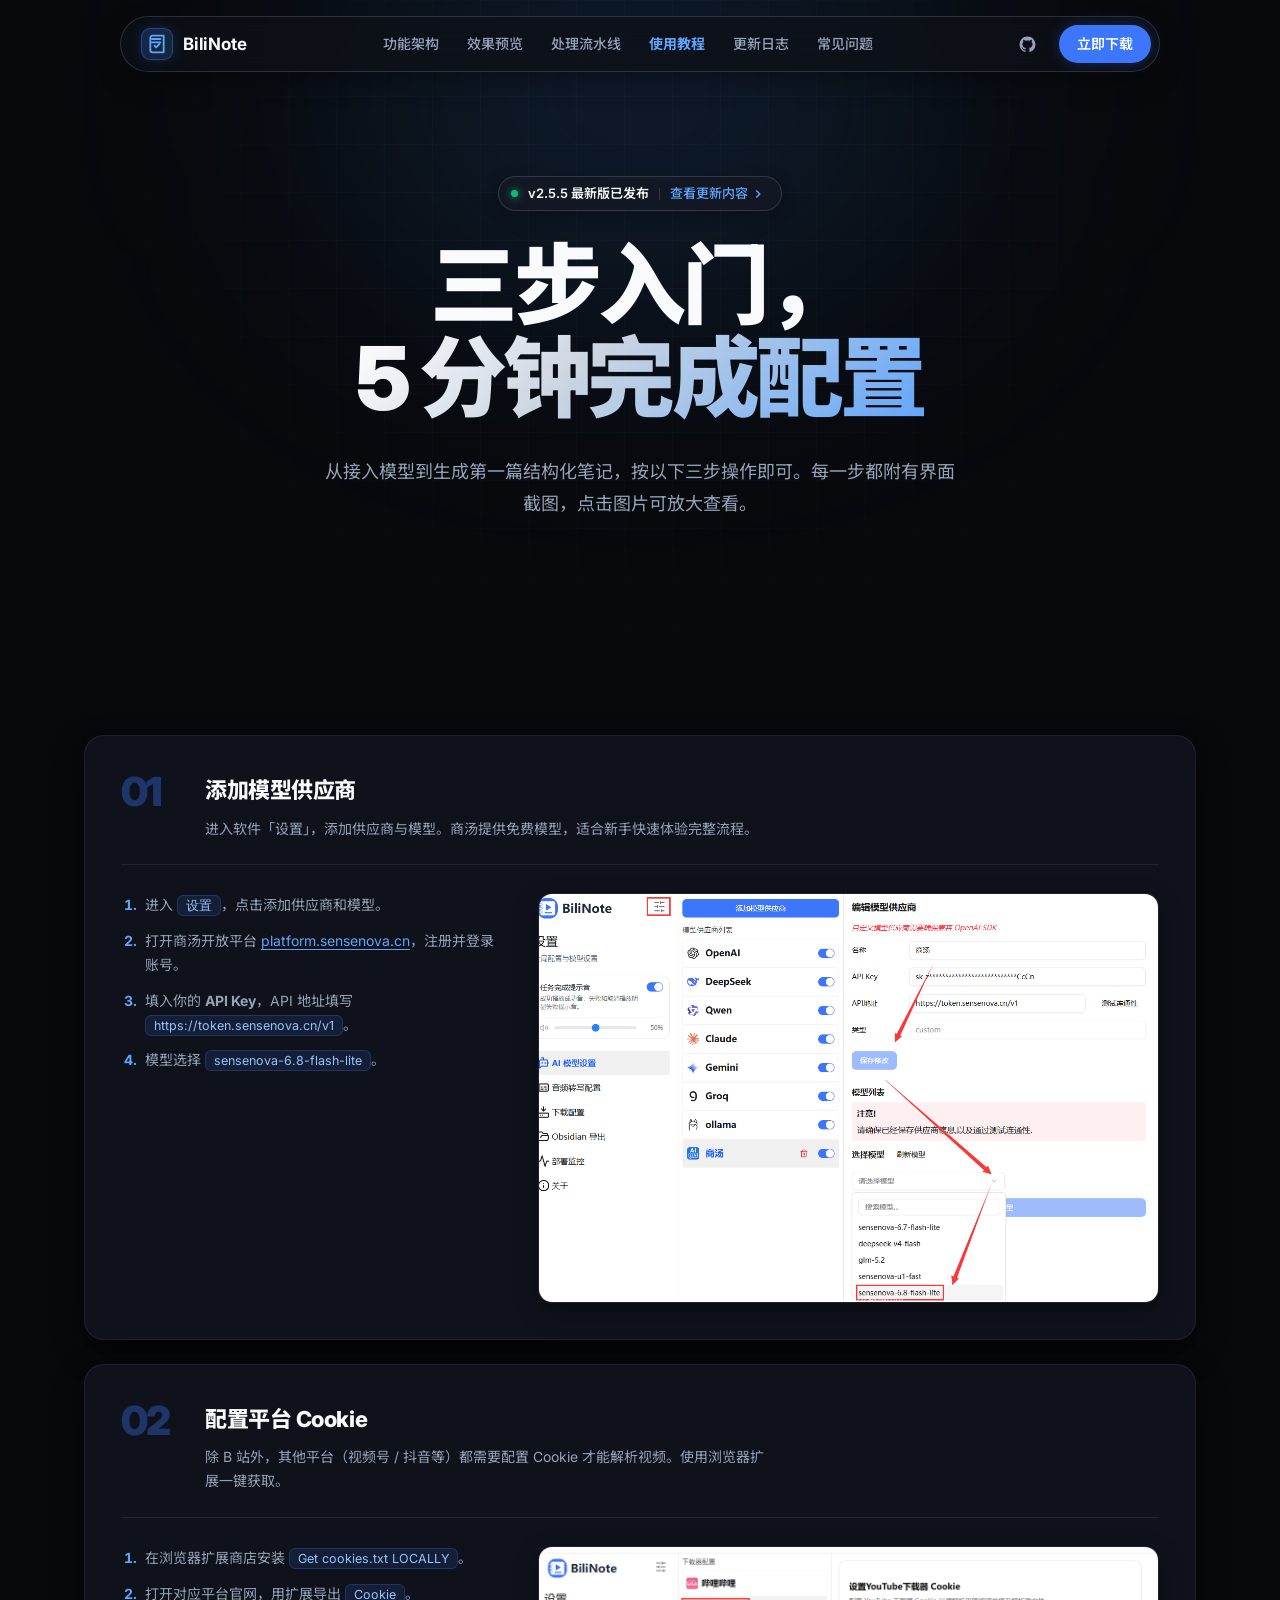
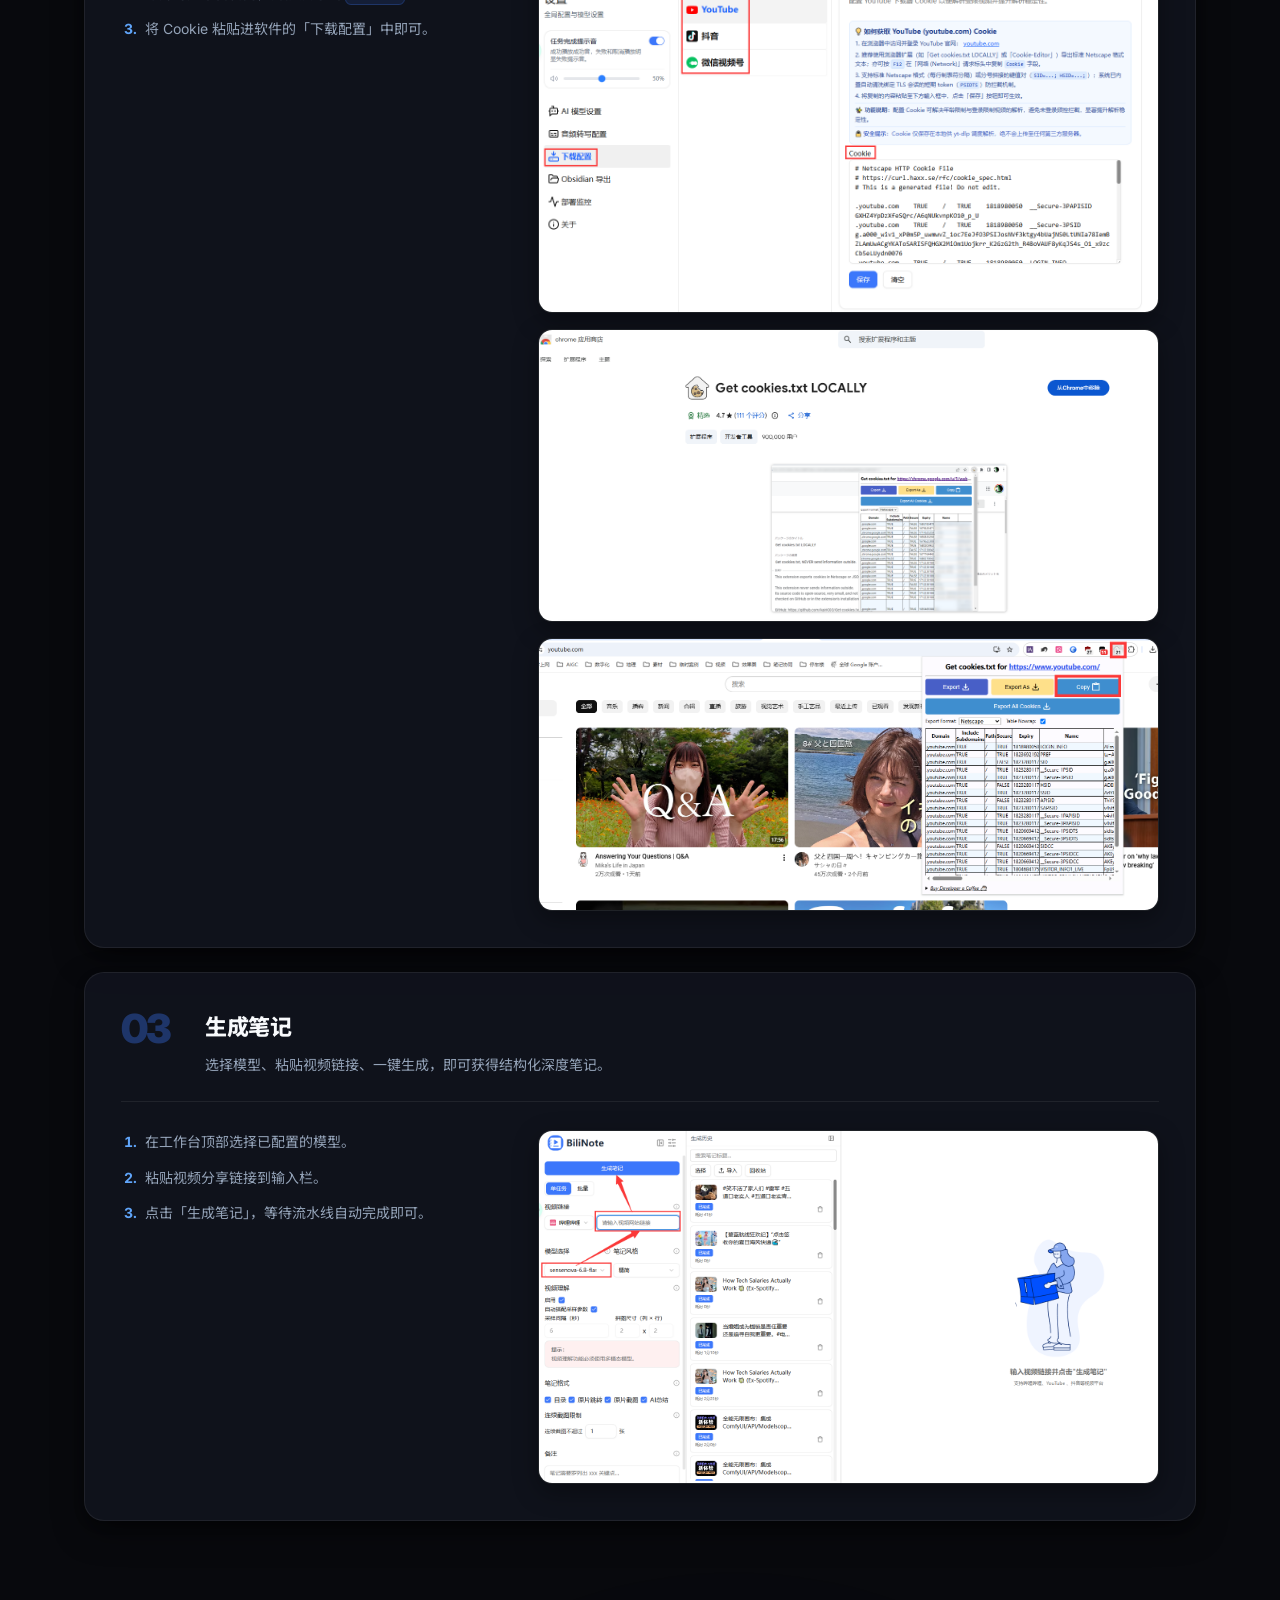
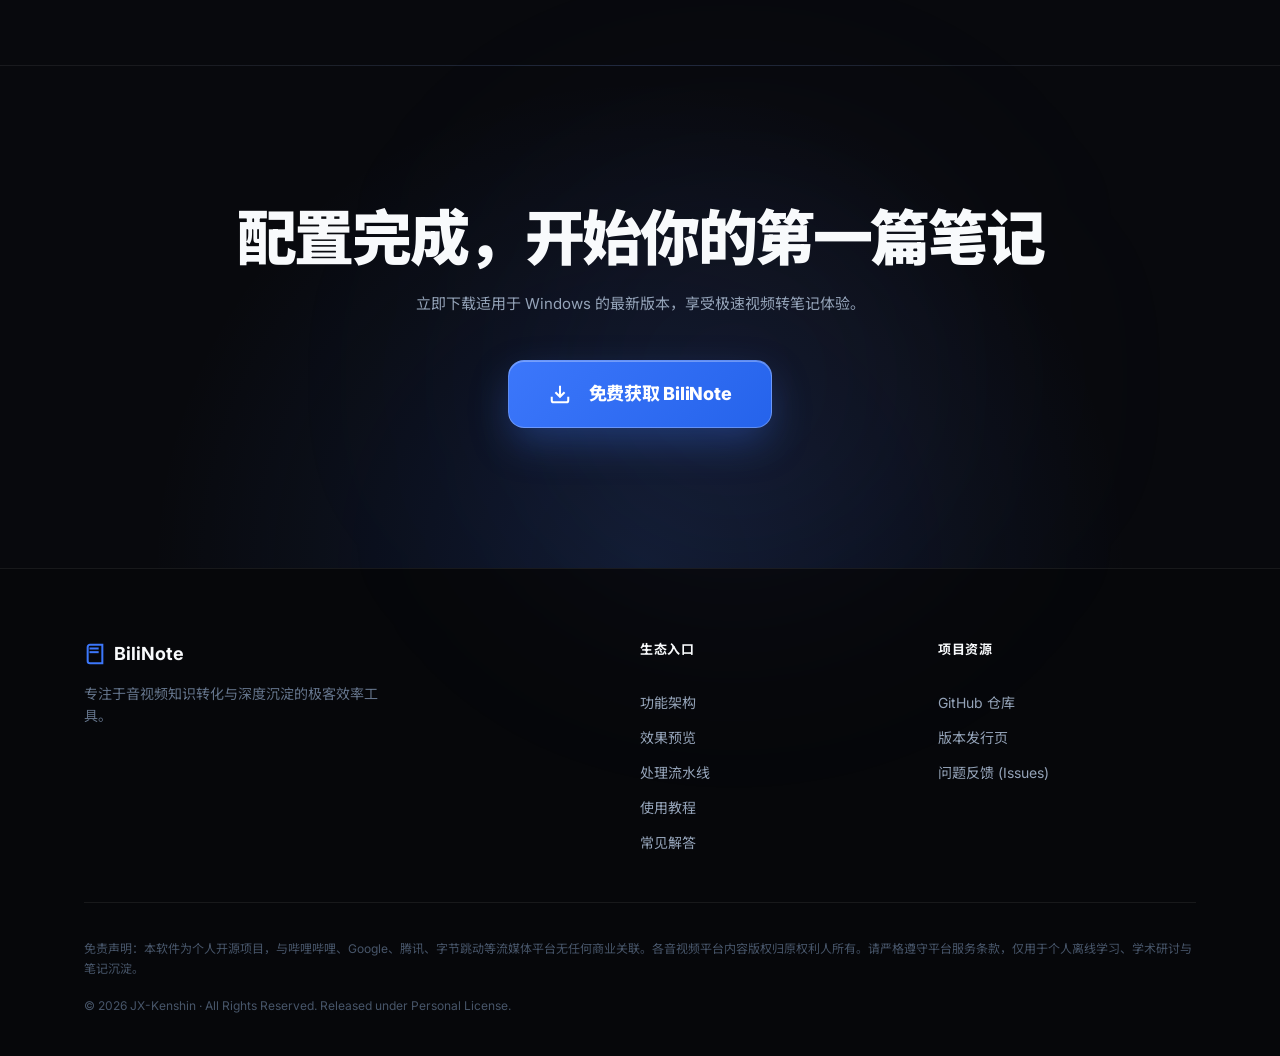
==== guide.html @ 6f50ad11 "fix: lightbox event delegation, extract tutorial to dedicated page - Fix lightbox not opening: switc" ====
<!DOCTYPE html>
<html lang="zh-CN">
<head>
  <meta charset="UTF-8">
  <meta name="viewport" content="width=device-width, initial-scale=1.0, maximum-scale=5.0">
  <title>使用教程 - BiliNote 视频一键转 AI 结构化知识笔记</title>
  <meta name="description" content="BiliNote 三步入门教程：添加模型供应商、配置平台 Cookie、生成笔记，5 分钟完成全部配置。">
  <link rel="preconnect" href="https://fonts.googleapis.com">
  <link rel="preconnect" href="https://fonts.gstatic.com" crossorigin>
  <link href="https://fonts.googleapis.com/css2?family=Inter:wght@400;500;600;700;800;900&family=Noto+Sans+SC:wght@400;500;700;900&display=swap" rel="stylesheet">
  <link rel="stylesheet" href="assets/styles.css">
  <link rel="icon" href="data:image/svg+xml,%3Csvg xmlns='http://www.w3.org/2000/svg' viewBox='0 0 24 24' fill='none' stroke='%233c77fb' stroke-width='2' stroke-linecap='round' stroke-linejoin='round'%3E%3Cpath d='M4 19.5v-15A2.5 2.5 0 0 1 6.5 2H20v20H6.5a2.5 2.5 0 0 1-2.5-2.5Z'/%3E%3Cpath d='M6 6h10'/%3E%3Cpath d='M6 10h10'/%3E%3C/svg%3E">
</head>
<body>
  <!-- Background Glow & Grid -->
  <div class="ambient-glow glow-top"></div>
  <div class="ambient-glow glow-bottom"></div>
  <div class="bg-grid-pattern"></div>

  <!-- Navigation -->
  <header class="nav-wrapper">
    <nav class="nav">
      <a class="brand" href="index.html">
        <span class="brand-badge">
          <svg width="20" height="20" viewBox="0 0 24 24" fill="none" stroke="currentColor" stroke-width="2.2" stroke-linecap="round" stroke-linejoin="round">
            <path d="M4 19.5v-15A2.5 2.5 0 0 1 6.5 2H20v20H6.5a2.5 2.5 0 0 1-2.5-2.5Z"/>
            <path d="M6 6h10"/>
            <path d="M6 10h10"/>
            <path d="m9 14 2 2 4-4"/>
          </svg>
        </span>
        <span class="brand-name">BiliNote</span>
      </a>

      <div class="nav-menu">
        <a href="index.html#features">功能架构</a>
        <a href="index.html#showcase">效果预览</a>
        <a href="index.html#workflow">处理流水线</a>
        <a href="guide.html" class="nav-active">使用教程</a>
        <a href="index.html#updates">更新日志</a>
        <a href="index.html#faq">常见问题</a>
      </div>

      <div class="nav-actions">
        <a href="https://github.com/JX-Kenshin/bilinote-site" target="_blank" rel="noopener" class="btn-ghost" title="GitHub 仓库">
          <svg width="19" height="19" viewBox="0 0 24 24" fill="currentColor">
            <path fill-rule="evenodd" clip-rule="evenodd" d="M12 2C6.477 2 2 6.484 2 12.017c0 4.425 2.865 8.18 6.839 9.504.5.092.682-.217.682-.483 0-.237-.008-.868-.013-1.703-2.782.605-3.369-1.343-3.369-1.343-.454-1.158-1.11-1.466-1.11-1.466-.908-.62.069-.608.069-.608 1.003.07 1.53 1.032 1.53 1.032.892 1.53 2.341 1.088 2.91.832.092-.647.35-1.088.636-1.338-2.22-.253-4.555-1.113-4.555-4.951 0-1.093.39-1.988 1.029-2.688-.103-.253-.446-1.272.098-2.65 0 0 .84-.27 2.75 1.026A9.564 9.564 0 0112 6.844c.85.004 1.705.115 2.504.337 1.909-1.296 2.747-1.027 2.747-1.027.546 1.379.202 2.398.1 2.651.64.7 1.028 1.595 1.028 2.688 0 3.848-2.339 4.695-4.566 4.943.359.309.678.92.678 1.855 0 1.338-.012 2.419-.012 2.747 0 .268.18.58.688.482A10.019 10.019 0 0022 12.017C22 6.484 17.522 2 12 2z"/>
          </svg>
        </a>
        <a href="https://github.com/JX-Kenshin/bilinote-site/releases/download/v2.5.5/BiliNote-2.5.5-Setup.exe" target="_blank" rel="noopener" class="btn-nav-cta">立即下载</a>
      </div>
    </nav>
  </header>

  <!-- Guide Hero -->
  <main>
    <section class="hero-section guide-hero">
      <div class="container hero-container">
        <a href="index.html#updates" class="hero-badge">
          <span class="badge-pulse"></span>
          <span class="badge-version">v2.5.5 最新版已发布</span>
          <span class="badge-divider"></span>
          <span class="badge-cta">查看更新内容 <svg width="14" height="14" viewBox="0 0 24 24" fill="none" stroke="currentColor" stroke-width="2.5"><path d="m9 18 6-6-6-6"/></svg></span>
        </a>

        <h1 class="hero-title">
          三步入门，<br>
          <span class="title-gradient">5 分钟完成配置</span>
        </h1>

        <p class="hero-description">
          从接入模型到生成第一篇结构化笔记，按以下三步操作即可。每一步都附有界面截图，点击图片可放大查看。
        </p>
      </div>
    </section>

    <!-- Guide Steps -->
    <section class="section">
      <div class="container">

        <!-- Step 1: Model Provider -->
        <div class="guide-card">
          <div class="guide-step-head">
            <span class="guide-step-num">01</span>
            <div>
              <h3 class="guide-step-title">添加模型供应商</h3>
              <p class="guide-step-desc">进入软件「设置」，添加供应商与模型。商汤提供免费模型，适合新手快速体验完整流程。</p>
            </div>
          </div>
          <div class="guide-body">
            <ol class="guide-list">
              <li>进入 <code>设置</code>，点击添加供应商和模型。</li>
              <li>打开商汤开放平台 <a href="https://platform.sensenova.cn/login?login_challenge=f4ddc60aecda4fe693b56a1680839eec&lang=zh-CN" target="_blank" rel="noopener">platform.sensenova.cn</a>，注册并登录账号。</li>
              <li>填入你的 <b>API Key</b>，API 地址填写 <code>https://token.sensenova.cn/v1</code>。</li>
              <li>模型选择 <code>sensenova-6.8-flash-lite</code>。</li>
            </ol>
            <figure class="guide-figure">
              <img src="assets/img/tutorial/step1-provider.png" alt="设置界面：添加模型供应商" loading="lazy" class="lightbox-img" data-caption="添加模型供应商">
            </figure>
          </div>
        </div>

        <!-- Step 2: Cookie -->
        <div class="guide-card">
          <div class="guide-step-head">
            <span class="guide-step-num">02</span>
            <div>
              <h3 class="guide-step-title">配置平台 Cookie</h3>
              <p class="guide-step-desc">除 B 站外，其他平台（视频号 / 抖音等）都需要配置 Cookie 才能解析视频。使用浏览器扩展一键获取。</p>
            </div>
          </div>
          <div class="guide-body">
            <ol class="guide-list">
              <li>在浏览器扩展商店安装 <code>Get cookies.txt LOCALLY</code>。</li>
              <li>打开对应平台官网，用扩展导出 <code>Cookie</code>。</li>
              <li>将 Cookie 粘贴进软件的「下载配置」中即可。</li>
            </ol>
            <div class="guide-figure-group">
              <figure class="guide-figure">
                <img src="assets/img/tutorial/step2-cookie-1.png" alt="下载配置界面" loading="lazy" class="lightbox-img" data-caption="下载配置界面">
              </figure>
              <figure class="guide-figure">
                <img src="assets/img/tutorial/step2-cookie-2.png" alt="浏览器扩展导出 Cookie" loading="lazy" class="lightbox-img" data-caption="浏览器扩展导出 Cookie">
              </figure>
              <figure class="guide-figure">
                <img src="assets/img/tutorial/step2-cookie-3.png" alt="Cookie 粘贴进下载配置" loading="lazy" class="lightbox-img" data-caption="Cookie 粘贴进下载配置">
              </figure>
            </div>
          </div>
        </div>

        <!-- Step 3: Generate Note -->
        <div class="guide-card">
          <div class="guide-step-head">
            <span class="guide-step-num">03</span>
            <div>
              <h3 class="guide-step-title">生成笔记</h3>
              <p class="guide-step-desc">选择模型、粘贴视频链接、一键生成，即可获得结构化深度笔记。</p>
            </div>
          </div>
          <div class="guide-body">
            <ol class="guide-list">
              <li>在工作台顶部选择已配置的模型。</li>
              <li>粘贴视频分享链接到输入栏。</li>
              <li>点击「生成笔记」，等待流水线自动完成即可。</li>
            </ol>
            <figure class="guide-figure">
              <img src="assets/img/tutorial/step3-generate.png" alt="生成笔记界面" loading="lazy" class="lightbox-img" data-caption="生成笔记界面">
            </figure>
          </div>
        </div>
      </div>
    </section>

    <!-- Bottom Action Banner -->
    <section class="section-cta">
      <div class="container text-center">
        <h2 class="cta-heading">配置完成，开始你的第一篇笔记</h2>
        <p class="cta-sub">立即下载适用于 Windows 的最新版本，享受极速视频转笔记体验。</p>
        <div class="cta-btn-box">
          <a class="btn-download-hero" href="https://github.com/JX-Kenshin/bilinote-site/releases/download/v2.5.5/BiliNote-2.5.5-Setup.exe" target="_blank" rel="noopener">
            <svg width="22" height="22" viewBox="0 0 24 24" fill="none" stroke="currentColor" stroke-width="2.2">
              <path d="M21 15v4a2 2 0 0 1-2 2H5a2 2 0 0 1-2-2v-4"/>
              <polyline points="7 10 12 15 17 10"/>
              <line x1="12" y1="15" x2="12" y2="3"/>
            </svg>
            <span class="btn-main-text">免费获取 BiliNote</span>
          </a>
        </div>
      </div>
    </section>
  </main>

  <!-- Global Footer -->
  <footer class="footer">
    <div class="container footer-container">
      <div class="footer-top">
        <div class="footer-brand-col">
          <div class="footer-logo">
            <svg width="22" height="22" viewBox="0 0 24 24" fill="none" stroke="#3c77fb" stroke-width="2.2">
              <path d="M4 19.5v-15A2.5 2.5 0 0 1 6.5 2H20v20H6.5a2.5 2.5 0 0 1-2.5-2.5Z"/>
              <path d="M6 6h10"/>
              <path d="M6 10h10"/>
            </svg>
            <span>BiliNote</span>
          </div>
          <p class="footer-tagline">专注于音视频知识转化与深度沉淀的极客效率工具。</p>
        </div>

        <div class="footer-links-col">
          <h4>生态入口</h4>
          <a href="index.html#features">功能架构</a>
          <a href="index.html#showcase">效果预览</a>
          <a href="index.html#workflow">处理流水线</a>
          <a href="guide.html">使用教程</a>
          <a href="index.html#faq">常见解答</a>
        </div>

        <div class="footer-links-col">
          <h4>项目资源</h4>
          <a href="https://github.com/JX-Kenshin/bilinote-site" target="_blank" rel="noopener">GitHub 仓库</a>
          <a href="https://github.com/JX-Kenshin/bilinote-site/releases/latest" target="_blank" rel="noopener">版本发行页</a>
          <a href="https://github.com/JX-Kenshin/bilinote-site/issues" target="_blank" rel="noopener">问题反馈 (Issues)</a>
        </div>
      </div>

      <div class="footer-bottom">
        <p class="footer-disclaimer">
          免责声明：本软件为个人开源项目，与哔哩哔哩、Google、腾讯、字节跳动等流媒体平台无任何商业关联。各音视频平台内容版权归原权利人所有。请严格遵守平台服务条款，仅用于个人离线学习、学术研讨与笔记沉淀。
        </p>
        <p class="footer-copyright">
          © 2026 JX-Kenshin · All Rights Reserved. Released under Personal License.
        </p>
      </div>
    </div>
  </footer>

  <!-- Lightbox -->
  <div class="lightbox" id="lightbox" aria-hidden="true" role="dialog" aria-label="图片预览">
    <button class="lightbox-close" type="button" aria-label="关闭">×</button>
    <figure class="lightbox-figure">
      <img class="lightbox-image" src="" alt="预览图片">
      <figcaption class="lightbox-caption"></figcaption>
    </figure>
  </div>

  <script src="assets/main.js"></script>
</body>
</html>
---- assets/styles.css ----
/* ==========================================================================
   BiliNote Official Website - International Flagship Dark Tech Design System
   Inspired by Linear, Raycast, Vercel & Craft
   ========================================================================== */

:root {
  /* Color Palette */
  --bg-black: #08090d;
  --bg-deep: #0e1117;
  --bg-surface: #141824;
  --bg-surface-elevated: #1a2030;
  --bg-card: rgba(20, 24, 36, 0.65);
  --bg-card-hover: rgba(28, 34, 52, 0.85);

  /* Primary & Accents */
  --primary: #3c77fb;
  --primary-hover: #5489fd;
  --primary-glow: rgba(60, 119, 251, 0.35);
  --primary-glow-subtle: rgba(60, 119, 251, 0.12);
  --accent-cyan: #38bdf8;
  --accent-purple: #818cf8;

  /* Text Tones */
  --text-primary: #f8fafc;
  --text-secondary: #94a3b8;
  --text-muted: #64748b;
  --text-dim: #475569;

  /* Borders & Dividers */
  --border-subtle: rgba(255, 255, 255, 0.07);
  --border-highlight: rgba(255, 255, 255, 0.14);
  --border-focus: rgba(60, 119, 251, 0.6);

  /* Shadows & Radius */
  --radius-sm: 8px;
  --radius-md: 14px;
  --radius-lg: 20px;
  --radius-pill: 9999px;
  --shadow-sm: 0 2px 8px rgba(0, 0, 0, 0.3);
  --shadow-md: 0 12px 32px -4px rgba(0, 0, 0, 0.5), 0 4px 12px -2px rgba(0, 0, 0, 0.3);
  --shadow-glow: 0 0 40px -10px var(--primary-glow);
  --shadow-window: 0 24px 64px -12px rgba(0, 0, 0, 0.7), 0 0 0 1px rgba(255, 255, 255, 0.08);

  /* Transitions */
  --ease-smooth: cubic-bezier(0.16, 1, 0.3, 1);
  --duration-normal: 0.25s;
}

/* Base Reset & Typography */
*, *::before, *::after {
  margin: 0;
  padding: 0;
  box-sizing: border-box;
}

html {
  scroll-behavior: smooth;
  color-scheme: dark;
}

body {
  font-family: 'Inter', 'Noto Sans SC', -apple-system, BlinkMacSystemFont, "Segoe UI", "PingFang SC",
    "Hiragino Sans GB", "Microsoft YaHei", sans-serif;
  background-color: var(--bg-black);
  color: var(--text-primary);
  line-height: 1.65;
  -webkit-font-smoothing: antialiased;
  -moz-osx-font-smoothing: grayscale;
  overflow-x: hidden;
  position: relative;
}

/* Background Atmosphere */
.ambient-glow {
  position: absolute;
  border-radius: 50%;
  filter: blur(120px);
  pointer-events: none;
  z-index: 0;
}

.glow-top {
  top: -150px;
  left: 50%;
  transform: translateX(-50%);
  width: 900px;
  height: 480px;
  background: radial-gradient(circle, rgba(60, 119, 251, 0.18) 0%, rgba(56, 189, 248, 0.08) 50%, transparent 80%);
}

.glow-bottom {
  bottom: 10%;
  left: 30%;
  width: 700px;
  height: 500px;
  background: radial-gradient(circle, rgba(129, 140, 248, 0.1) 0%, transparent 70%);
}

.bg-grid-pattern {
  position: absolute;
  top: 0;
  left: 0;
  right: 0;
  height: 1200px;
  background-image: 
    linear-gradient(to right, rgba(255, 255, 255, 0.02) 1px, transparent 1px),
    linear-gradient(to bottom, rgba(255, 255, 255, 0.02) 1px, transparent 1px);
  background-size: 48px 48px;
  mask-image: radial-gradient(ellipse 60% 50% at 50% 20%, #000 30%, transparent 80%);
  pointer-events: none;
  z-index: 0;
}

/* Container */
.container {
  width: 100%;
  max-width: 1160px;
  margin: 0 auto;
  padding: 0 24px;
  position: relative;
  z-index: 1;
}

.narrow-container {
  max-width: 860px;
}

/* Navigation Bar */
.nav-wrapper {
  position: sticky;
  top: 16px;
  z-index: 100;
  display: flex;
  justify-content: center;
  padding: 0 24px;
}

.nav {
  width: 100%;
  max-width: 1040px;
  height: 56px;
  background: rgba(14, 17, 23, 0.75);
  backdrop-filter: blur(16px);
  -webkit-backdrop-filter: blur(16px);
  border: 1px solid var(--border-highlight);
  border-radius: var(--radius-pill);
  display: flex;
  align-items: center;
  justify-content: space-between;
  padding: 0 8px 0 20px;
  box-shadow: 0 10px 30px -10px rgba(0, 0, 0, 0.5);
  transition: border-color var(--duration-normal) var(--ease-smooth);
}

.nav:hover {
  border-color: rgba(255, 255, 255, 0.22);
}

.brand {
  display: flex;
  align-items: center;
  gap: 10px;
  text-decoration: none;
  color: var(--text-primary);
  font-weight: 700;
  font-size: 17px;
  letter-spacing: -0.01em;
}

.brand-badge {
  display: flex;
  align-items: center;
  justify-content: center;
  width: 32px;
  height: 32px;
  border-radius: 9px;
  background: linear-gradient(135deg, rgba(60, 119, 251, 0.25) 0%, rgba(56, 189, 248, 0.15) 100%);
  border: 1px solid rgba(60, 119, 251, 0.4);
  color: #60a5fa;
  box-shadow: 0 0 15px -3px var(--primary-glow);
}

.nav-menu {
  display: flex;
  align-items: center;
  gap: 28px;
}

.nav-menu a {
  text-decoration: none;
  color: var(--text-secondary);
  font-size: 14px;
  font-weight: 500;
  transition: color var(--duration-normal) ease;
}

.nav-menu a:hover {
  color: var(--text-primary);
}

.nav-menu a.nav-active {
  color: #60a5fa;
  font-weight: 700;
}

.nav-actions {
  display: flex;
  align-items: center;
  gap: 12px;
}

.btn-ghost {
  display: flex;
  align-items: center;
  justify-content: center;
  width: 38px;
  height: 38px;
  border-radius: var(--radius-pill);
  color: var(--text-secondary);
  transition: all var(--duration-normal) ease;
  border: 1px solid transparent;
}

.btn-ghost:hover {
  color: var(--text-primary);
  background: var(--border-subtle);
  border-color: var(--border-highlight);
}

.btn-nav-cta {
  display: inline-flex;
  align-items: center;
  padding: 0 18px;
  height: 38px;
  background: var(--primary);
  color: #fff;
  text-decoration: none;
  font-size: 14px;
  font-weight: 600;
  border-radius: var(--radius-pill);
  box-shadow: 0 0 16px -2px var(--primary-glow);
  transition: all var(--duration-normal) var(--ease-smooth);
}

.btn-nav-cta:hover {
  background: var(--primary-hover);
  box-shadow: 0 0 24px 0px var(--primary-glow);
  transform: scale(1.02);
}

/* ==========================================================================
   Hero Section
   ========================================================================== */
.hero-section {
  padding: 140px 0 80px;
  text-align: center;
  position: relative;
  z-index: 1;
}

.guide-hero {
  padding: 120px 0 48px;
}

.hero-container {
  display: flex;
  flex-direction: column;
  align-items: center;
}

.hero-badge {
  display: inline-flex;
  align-items: center;
  gap: 10px;
  background: rgba(20, 24, 36, 0.75);
  border: 1px solid var(--border-highlight);
  padding: 6px 16px 6px 12px;
  border-radius: var(--radius-pill);
  text-decoration: none;
  color: var(--text-secondary);
  font-size: 13px;
  font-weight: 500;
  margin-bottom: 28px;
  box-shadow: 0 4px 16px rgba(0, 0, 0, 0.25);
  transition: all var(--duration-normal) var(--ease-smooth);
}

.hero-badge:hover {
  border-color: var(--primary);
  color: var(--text-primary);
  transform: translateY(-1px);
}

.badge-pulse {
  width: 7px;
  height: 7px;
  border-radius: 50%;
  background: #10b981;
  box-shadow: 0 0 8px #10b981;
  animation: pulse-dot 2s infinite;
}

@keyframes pulse-dot {
  0% { transform: scale(0.95); box-shadow: 0 0 0 0 rgba(16, 185, 129, 0.7); }
  70% { transform: scale(1); box-shadow: 0 0 0 6px rgba(16, 185, 129, 0); }
  100% { transform: scale(0.95); box-shadow: 0 0 0 0 rgba(16, 185, 129, 0); }
}

.badge-version {
  color: var(--text-primary);
  font-weight: 600;
}

.badge-divider {
  width: 1px;
  height: 12px;
  background: var(--border-highlight);
}

.badge-cta {
  display: flex;
  align-items: center;
  gap: 3px;
  color: #60a5fa;
}

.hero-title {
  font-size: clamp(48px, 7vw, 88px);
  font-weight: 900;
  line-height: 1.05;
  letter-spacing: -0.045em;
  word-break: keep-all;
  overflow-wrap: break-word;
  color: var(--text-primary);
  max-width: 960px;
  margin-bottom: 32px;
}

.title-gradient {
  background: linear-gradient(135deg, #ffffff 0%, #cbd5e1 40%, #60a5fa 100%);
  -webkit-background-clip: text;
  -webkit-text-fill-color: transparent;
}

.hero-description {
  font-size: clamp(15px, 1.6vw, 18px);
  color: var(--text-secondary);
  max-width: 640px;
  line-height: 1.75;
  margin-bottom: 48px;
  font-weight: 400;
}

/* CTA Download Button Area */
.hero-cta-wrapper {
  display: flex;
  flex-direction: column;
  align-items: center;
  gap: 22px;
  margin-bottom: 56px;
}

.btn-download-hero {
  display: inline-flex;
  align-items: center;
  gap: 18px;
  background: linear-gradient(135deg, #3c77fb 0%, #2563eb 100%);
  color: #ffffff;
  text-decoration: none;
  padding: 18px 40px;
  border-radius: 16px;
  border: 1px solid rgba(255, 255, 255, 0.25);
  box-shadow: 0 16px 40px -4px var(--primary-glow), inset 0 1px 0 rgba(255, 255, 255, 0.3);
  transition: all var(--duration-normal) var(--ease-smooth);
  cursor: pointer;
  position: relative;
  overflow: hidden;
}

.btn-download-hero::after {
  content: '';
  position: absolute;
  top: 0;
  left: -100%;
  width: 100%;
  height: 100%;
  background: linear-gradient(90deg, transparent, rgba(255, 255, 255, 0.15), transparent);
  transition: left 0.6s ease;
}

.btn-download-hero:hover::after {
  left: 100%;
}

.btn-download-hero:hover {
  transform: translateY(-2px);
  box-shadow: 0 16px 36px -2px var(--primary-glow), 0 0 50px -10px var(--primary-glow);
  border-color: rgba(255, 255, 255, 0.45);
}

.btn-icon-wrapper {
  display: flex;
  align-items: center;
  justify-content: center;
  width: 40px;
  height: 40px;
  border-radius: 10px;
  background: rgba(255, 255, 255, 0.18);
  box-shadow: inset 0 1px 2px rgba(255, 255, 255, 0.3);
}

.btn-label-group {
  display: flex;
  flex-direction: column;
  align-items: flex-start;
  text-align: left;
}

.btn-main-text {
  font-size: 18px;
  font-weight: 800;
  letter-spacing: -0.015em;
}

.btn-sub-text {
  font-size: 12px;
  font-weight: 400;
  color: rgba(255, 255, 255, 0.75);
  margin-top: 2px;
}

.hero-meta-row {
  display: flex;
  flex-wrap: wrap;
  align-items: center;
  justify-content: center;
  gap: 24px;
  font-size: 13px;
  color: var(--text-muted);
}

.meta-item {
  display: flex;
  align-items: center;
  gap: 6px;
}

.meta-item svg {
  color: #10b981;
}

/* Platform Chips Floating Strip */
.platform-strip {
  width: 100%;
  max-width: 960px;
  margin: 10px auto 60px;
  display: flex;
  flex-direction: column;
  align-items: center;
  gap: 14px;
}

.platform-strip-label {
  font-size: 12px;
  font-weight: 600;
  letter-spacing: 0.08em;
  text-transform: uppercase;
  color: var(--text-dim);
}

.platform-chips {
  display: flex;
  flex-wrap: wrap;
  justify-content: center;
  gap: 10px;
}

.chip {
  display: inline-flex;
  align-items: center;
  gap: 8px;
  padding: 6px 14px;
  background: rgba(20, 24, 36, 0.45);
  border: 1px solid var(--border-subtle);
  border-radius: var(--radius-pill);
  font-size: 13px;
  color: var(--text-secondary);
  transition: all var(--duration-normal) ease;
}

.chip:hover {
  border-color: var(--border-highlight);
  background: rgba(20, 24, 36, 0.8);
  color: var(--text-primary);
  transform: translateY(-1px);
}

.chip-dot {
  width: 7px;
  height: 7px;
  border-radius: 50%;
}

/* App Window Mockup */
.mockup-perspective {
  width: 100%;
  max-width: 1080px;
  margin-top: 10px;
  perspective: 1200px;
}

.mockup-window {
  background: var(--bg-deep);
  border-radius: var(--radius-lg);
  border: 1px solid var(--border-highlight);
  box-shadow: var(--shadow-window);
  overflow: hidden;
  transition: transform 0.4s var(--ease-smooth), box-shadow 0.4s var(--ease-smooth);
}

.mockup-window:hover {
  box-shadow: 0 32px 80px -16px rgba(0, 0, 0, 0.85), 0 0 0 1px rgba(255, 255, 255, 0.16);
}

.mockup-header {
  height: 44px;
  background: rgba(14, 17, 23, 0.95);
  border-bottom: 1px solid var(--border-subtle);
  display: flex;
  align-items: center;
  justify-content: space-between;
  padding: 0 18px;
}

.window-controls {
  display: flex;
  align-items: center;
  gap: 8px;
}

.ctrl {
  width: 11px;
  height: 11px;
  border-radius: 50%;
}

.ctrl-close { background: #ff5f56; }
.ctrl-min { background: #ffbd2e; }
.ctrl-max { background: #27c93f; }

.window-title {
  display: flex;
  align-items: center;
  gap: 8px;
  font-size: 12px;
  font-weight: 500;
  color: var(--text-muted);
}

.window-status {
  display: flex;
  align-items: center;
  gap: 6px;
  font-size: 11px;
  color: var(--text-muted);
}

.status-indicator {
  width: 6px;
  height: 6px;
  border-radius: 50%;
  background: #10b981;
}

.mockup-body {
  padding: 24px;
  background: linear-gradient(180deg, rgba(14, 17, 23, 0.6) 0%, rgba(10, 12, 16, 0.9) 100%);
}

.mockup-single {
  display: flex;
  flex-direction: column;
  gap: 10px;
}

.media-frame-full img {
  object-fit: contain;
  background: #000;
}

.media-frame {
  background: #000;
  border-radius: var(--radius-md);
  border: 1px solid var(--border-subtle);
  overflow: hidden;
  box-shadow: 0 8px 24px rgba(0, 0, 0, 0.4);
}

.media-frame img {
  width: 100%;
  height: auto;
  display: block;
  object-fit: cover;
  transition: transform 0.4s var(--ease-smooth);
}

.media-frame:hover img {
  transform: scale(1.015);
}

/* ==========================================================================
   Section Common
   ========================================================================== */
.section {
  padding: 120px 0;
  position: relative;
  z-index: 1;
}

.section-darker {
  background: linear-gradient(180deg, rgba(14, 17, 23, 0.4) 0%, rgba(8, 9, 13, 0.8) 100%);
  border-top: 1px solid var(--border-subtle);
  border-bottom: 1px solid var(--border-subtle);
}

.section-head {
  margin-bottom: 72px;
}

.text-center {
  text-align: center;
}

.section-tag {
  font-size: 11px;
  font-weight: 700;
  letter-spacing: 0.16em;
  text-transform: uppercase;
  color: #60a5fa;
  margin-bottom: 16px;
}

.section-heading {
  font-size: clamp(34px, 4.5vw, 56px);
  font-weight: 900;
  letter-spacing: -0.04em;
  line-height: 1.1;
  color: var(--text-primary);
  margin-bottom: 20px;
  word-break: keep-all;
  overflow-wrap: break-word;
}

.section-desc {
  font-size: 15px;
  color: var(--text-secondary);
  max-width: 560px;
  margin: 0 auto;
  line-height: 1.7;
}

/* ==========================================================================
   Bento Grid Layout
   ========================================================================== */
.bento-grid {
  display: grid;
  grid-template-columns: repeat(3, 1fr);
  gap: 20px;
}

.bento-col-2 {
  grid-column: span 2;
}

.bento-card {
  background: var(--bg-card);
  backdrop-filter: blur(12px);
  -webkit-backdrop-filter: blur(12px);
  border: 1px solid var(--border-subtle);
  border-radius: var(--radius-lg);
  padding: 36px;
  transition: all var(--duration-normal) var(--ease-smooth);
  position: relative;
  overflow: hidden;
}

.bento-card::before {
  content: '';
  position: absolute;
  top: 0;
  left: 0;
  right: 0;
  height: 1px;
  background: linear-gradient(90deg, transparent, rgba(255, 255, 255, 0.15), transparent);
  opacity: 0;
  transition: opacity var(--duration-normal) ease;
}

.bento-card:hover {
  background: var(--bg-card-hover);
  border-color: var(--border-highlight);
  transform: translateY(-3px);
  box-shadow: var(--shadow-md);
}

.bento-card:hover::before {
  opacity: 1;
}

.bento-inner {
  display: flex;
  flex-direction: column;
  height: 100%;
}

.bento-icon-box {
  width: 48px;
  height: 48px;
  border-radius: 12px;
  background: rgba(60, 119, 251, 0.12);
  border: 1px solid rgba(60, 119, 251, 0.25);
  color: #60a5fa;
  display: flex;
  align-items: center;
  justify-content: center;
  margin-bottom: 22px;
}

.bento-card h3 {
  font-size: 22px;
  font-weight: 800;
  letter-spacing: -0.02em;
  color: var(--text-primary);
  margin-bottom: 14px;
}

.bento-card p {
  font-size: 14px;
  color: var(--text-secondary);
  line-height: 1.7;
}

/* Visual pipeline inside Bento */
.bento-visual-pipeline {
  margin-top: 26px;
  padding: 14px 18px;
  background: rgba(10, 12, 16, 0.6);
  border: 1px solid var(--border-subtle);
  border-radius: var(--radius-sm);
  display: flex;
  flex-wrap: wrap;
  align-items: center;
  gap: 10px;
  font-size: 12px;
  font-weight: 500;
}

.pipe-node {
  padding: 5px 12px;
  background: var(--border-subtle);
  border-radius: 6px;
  color: var(--text-secondary);
}

.pipe-node.active {
  background: rgba(60, 119, 251, 0.2);
  border: 1px solid rgba(60, 119, 251, 0.4);
  color: #93c5fd;
}

.pipe-arrow {
  color: var(--text-dim);
  font-weight: 700;
}

/* ==========================================================================
   Workflow Steps
   ========================================================================== */
.flow-steps {
  display: grid;
  grid-template-columns: 1fr auto 1fr auto 1fr;
  align-items: center;
  gap: 16px;
}

.step-card {
  background: var(--bg-card);
  border: 1px solid var(--border-subtle);
  border-radius: var(--radius-lg);
  padding: 36px 30px;
  position: relative;
  transition: all var(--duration-normal) var(--ease-smooth);
}

.step-card:hover {
  border-color: var(--border-highlight);
  transform: translateY(-2px);
  background: var(--bg-card-hover);
}

.step-num {
  font-family: 'Inter', monospace;
  font-size: 44px;
  font-weight: 900;
  color: rgba(60, 119, 251, 0.3);
  letter-spacing: -0.05em;
  margin-bottom: 18px;
  line-height: 1;
}

.step-card h4 {
  font-size: 20px;
  font-weight: 800;
  color: var(--text-primary);
  margin-bottom: 12px;
}

.step-card p {
  font-size: 13.5px;
  color: var(--text-secondary);
  line-height: 1.65;
}

.step-divider-line {
  width: 28px;
  height: 2px;
  background: linear-gradient(90deg, var(--border-subtle), var(--border-highlight));
}

/* ==========================================================================
   Usage Guide (Setup Tutorial)
   ========================================================================== */
.guide-card {
  background: var(--bg-card);
  border: 1px solid var(--border-subtle);
  border-radius: var(--radius-lg);
  padding: 36px;
  box-shadow: var(--shadow-md);
  margin-bottom: 24px;
  transition: border-color var(--duration-normal) var(--ease-smooth);
}

.guide-card:hover {
  border-color: var(--border-highlight);
}

.guide-step-head {
  display: flex;
  align-items: flex-start;
  gap: 20px;
  padding-bottom: 24px;
  border-bottom: 1px solid var(--border-subtle);
  margin-bottom: 28px;
}

.guide-step-num {
  flex-shrink: 0;
  font-family: 'Inter', monospace;
  font-size: 40px;
  font-weight: 900;
  line-height: 1;
  letter-spacing: -0.04em;
  color: rgba(60, 119, 251, 0.35);
  width: 64px;
}

.guide-step-title {
  font-size: 22px;
  font-weight: 800;
  letter-spacing: -0.02em;
  color: var(--text-primary);
  margin-bottom: 8px;
}

.guide-step-desc {
  font-size: 14px;
  color: var(--text-secondary);
  line-height: 1.7;
  max-width: 560px;
}

.guide-body {
  display: flex;
  align-items: flex-start;
  gap: 36px;
}

.guide-list {
  min-width: 0;
  flex: 1 1 38%;
  margin: 0;
  padding-left: 20px;
  display: flex;
  flex-direction: column;
  gap: 12px;
}

.guide-list li {
  font-size: 14px;
  line-height: 1.7;
  color: var(--text-secondary);
  padding-left: 4px;
}

.guide-list li::marker {
  color: #60a5fa;
  font-weight: 700;
}

.guide-list code {
  font-family: 'Inter', monospace;
  font-size: 12.5px;
  background: rgba(60, 119, 251, 0.12);
  border: 1px solid rgba(60, 119, 251, 0.25);
  color: #93c5fd;
  padding: 2px 8px;
  border-radius: 6px;
  white-space: nowrap;
}

.guide-list a {
  color: #60a5fa;
  text-decoration: underline;
  text-underline-offset: 3px;
}

.guide-list a:hover {
  color: #93c5fd;
}

.guide-figure {
  flex: 1 1 62%;
  min-width: 0;
  margin: 0;
  background: var(--bg-deep);
  border: 1px solid var(--border-subtle);
  border-radius: var(--radius-md);
  overflow: hidden;
  box-shadow: 0 8px 24px rgba(0, 0, 0, 0.35);
}

.guide-figure img {
  width: 100%;
  height: auto;
  display: block;
}

.guide-figure-group {
  flex: 1 1 62%;
  min-width: 0;
  display: flex;
  flex-direction: column;
  gap: 16px;
}

/* ==========================================================================
   Release Container
   ========================================================================== */
.release-container {
  background: var(--bg-card);
  border: 1px solid var(--border-subtle);
  border-radius: var(--radius-lg);
  padding: 36px;
  box-shadow: var(--shadow-md);
  position: relative;
}

.release-header-card {
  display: flex;
  align-items: center;
  justify-content: space-between;
  border-bottom: 1px solid var(--border-subtle);
  padding-bottom: 20px;
  margin-bottom: 24px;
}

.release-badge-tag {
  background: rgba(60, 119, 251, 0.15);
  border: 1px solid rgba(60, 119, 251, 0.35);
  color: #60a5fa;
  font-size: 15px;
  font-weight: 700;
  padding: 4px 14px;
  border-radius: var(--radius-pill);
}

.release-date {
  font-size: 13px;
  color: var(--text-muted);
}

.release-markdown-view {
  color: var(--text-secondary);
  font-size: 14.5px;
  line-height: 1.7;
}

.release-markdown-view h3 {
  font-size: 16px;
  font-weight: 600;
  color: var(--text-primary);
  margin-bottom: 14px;
}

.release-markdown-view ul {
  padding-left: 20px;
  display: flex;
  flex-direction: column;
  gap: 8px;
}

.release-markdown-view li b {
  color: var(--text-primary);
}

/* ==========================================================================
   Accordion / FAQ
   ========================================================================== */
.accordion {
  display: flex;
  flex-direction: column;
  gap: 12px;
}

.acc-item {
  background: var(--bg-card);
  border: 1px solid var(--border-subtle);
  border-radius: var(--radius-md);
  overflow: hidden;
  transition: border-color var(--duration-normal) ease;
}

.acc-item:hover {
  border-color: var(--border-highlight);
}

.acc-trigger {
  width: 100%;
  background: transparent;
  border: none;
  padding: 22px 28px;
  display: flex;
  align-items: center;
  justify-content: space-between;
  gap: 16px;
  color: var(--text-primary);
  font-size: 15.5px;
  font-weight: 600;
  text-align: left;
  cursor: pointer;
  outline: none;
}

.acc-icon {
  color: var(--text-muted);
  transition: transform var(--duration-normal) var(--ease-smooth);
  flex-shrink: 0;
}

.acc-item.open .acc-icon {
  transform: rotate(180deg);
  color: var(--primary);
}

.acc-content {
  max-height: 0;
  overflow: hidden;
  transition: max-height 0.3s var(--ease-smooth);
  padding: 0 24px;
}

.acc-item.open .acc-content {
  padding-bottom: 22px;
}

.acc-content p {
  color: var(--text-secondary);
  font-size: 14px;
  line-height: 1.75;
}

.acc-content code {
  background: rgba(255, 255, 255, 0.08);
  padding: 2px 6px;
  border-radius: 4px;
  font-size: 13px;
  color: #93c5fd;
}

/* ==========================================================================
   Bottom Action Banner
   ========================================================================== */
.section-cta {
  padding: 140px 0;
  background: radial-gradient(circle at 50% 100%, rgba(60, 119, 251, 0.15) 0%, transparent 60%);
  border-top: 1px solid var(--border-subtle);
}

.cta-heading {
  font-size: clamp(36px, 5vw, 60px);
  font-weight: 900;
  letter-spacing: -0.04em;
  line-height: 1.08;
  color: var(--text-primary);
  margin-bottom: 20px;
  word-break: keep-all;
  overflow-wrap: break-word;
}

.cta-sub {
  font-size: 15px;
  color: var(--text-secondary);
  max-width: 520px;
  margin: 0 auto 44px;
  line-height: 1.7;
}

.cta-btn-box {
  display: flex;
  justify-content: center;
}

/* ==========================================================================
   Footer
   ========================================================================== */
.footer {
  background: #06070a;
  border-top: 1px solid var(--border-subtle);
  padding: 70px 0 40px;
}

.footer-top {
  display: grid;
  grid-template-columns: 2fr 1fr 1fr;
  gap: 40px;
  padding-bottom: 48px;
  border-bottom: 1px solid var(--border-subtle);
}

.footer-logo {
  display: flex;
  align-items: center;
  gap: 8px;
  font-size: 18px;
  font-weight: 700;
  color: var(--text-primary);
  margin-bottom: 14px;
}

.footer-tagline {
  font-size: 14px;
  color: var(--text-muted);
  max-width: 320px;
  line-height: 1.6;
}

.footer-links-col h4 {
  font-size: 13px;
  font-weight: 700;
  letter-spacing: 0.05em;
  text-transform: uppercase;
  color: var(--text-primary);
  margin-bottom: 18px;
}

.footer-links-col {
  display: flex;
  flex-direction: column;
  gap: 12px;
}

.footer-links-col a {
  color: var(--text-secondary);
  font-size: 14px;
  text-decoration: none;
  transition: color var(--duration-normal) ease;
}

.footer-links-col a:hover {
  color: var(--primary);
}

.footer-bottom {
  padding-top: 36px;
  display: flex;
  flex-direction: column;
  gap: 16px;
}

.footer-disclaimer {
  font-size: 12px;
  color: var(--text-dim);
  line-height: 1.7;
}

.footer-copyright {
  font-size: 12px;
  color: var(--text-dim);
}

/* ==========================================================================
   Responsive Adaptations
   ========================================================================== */
@media (max-width: 960px) {
  .bento-grid {
    grid-template-columns: 1fr;
  }
  .bento-col-2 {
    grid-column: span 1;
  }
  .flow-steps {
    grid-template-columns: 1fr;
    gap: 24px;
  }
  .step-divider-line {
    display: none;
  }
  .footer-top {
    grid-template-columns: 1fr;
    gap: 32px;
  }
  .guide-body {
    flex-direction: column;
  }
  .guide-list {
    flex: none;
    width: 100%;
  }
  .guide-figure,
  .guide-figure-group {
    flex: none;
    width: 100%;
  }
}

@media (max-width: 640px) {
  .nav-menu {
    display: none;
  }
  .hero-section {
    padding: 80px 0 48px;
  }
  .hero-title {
    font-size: clamp(36px, 9vw, 52px);
  }
  .section {
    padding: 80px 0;
  }
  .section-cta {
    padding: 100px 0;
  }
  .hero-meta-row {
    flex-direction: column;
    gap: 8px;
  }
  .btn-download-hero {
    width: 100%;
    justify-content: center;
  }
  .guide-card {
    padding: 24px;
  }
  .guide-step-head {
    flex-direction: column;
    gap: 12px;
  }
}

/* ==========================================================================
   Lightbox
   ========================================================================== */
.lightbox-img {
  cursor: zoom-in;
}

.lightbox {
  position: fixed;
  inset: 0;
  z-index: 1000;
  background: rgba(4, 6, 10, 0.92);
  backdrop-filter: blur(8px);
  display: none;
  align-items: center;
  justify-content: center;
  padding: 40px;
  opacity: 0;
  transition: opacity var(--duration-normal) var(--ease-smooth);
}

.lightbox.open {
  display: flex;
  opacity: 1;
}

.lightbox-figure {
  margin: 0;
  max-width: 90vw;
  max-height: 90vh;
  display: flex;
  flex-direction: column;
  align-items: center;
  gap: 16px;
}

.lightbox-image {
  max-width: 90vw;
  max-height: 82vh;
  width: auto;
  height: auto;
  object-fit: contain;
  border-radius: var(--radius-md);
  box-shadow: 0 24px 80px rgba(0, 0, 0, 0.6);
  border: 1px solid var(--border-highlight);
}

.lightbox-caption {
  font-size: 13px;
  color: var(--text-secondary);
  text-align: center;
}

.lightbox-close {
  position: fixed;
  top: 24px;
  right: 28px;
  width: 44px;
  height: 44px;
  border-radius: 50%;
  border: 1px solid var(--border-subtle);
  background: rgba(14, 17, 23, 0.8);
  color: var(--text-primary);
  font-size: 26px;
  line-height: 1;
  cursor: pointer;
  transition: all var(--duration-normal) var(--ease-smooth);
  z-index: 1001;
}

.lightbox-close:hover {
  border-color: var(--border-highlight);
  transform: rotate(90deg);
}

@media (max-width: 640px) {
  .lightbox {
    padding: 16px;
  }
}
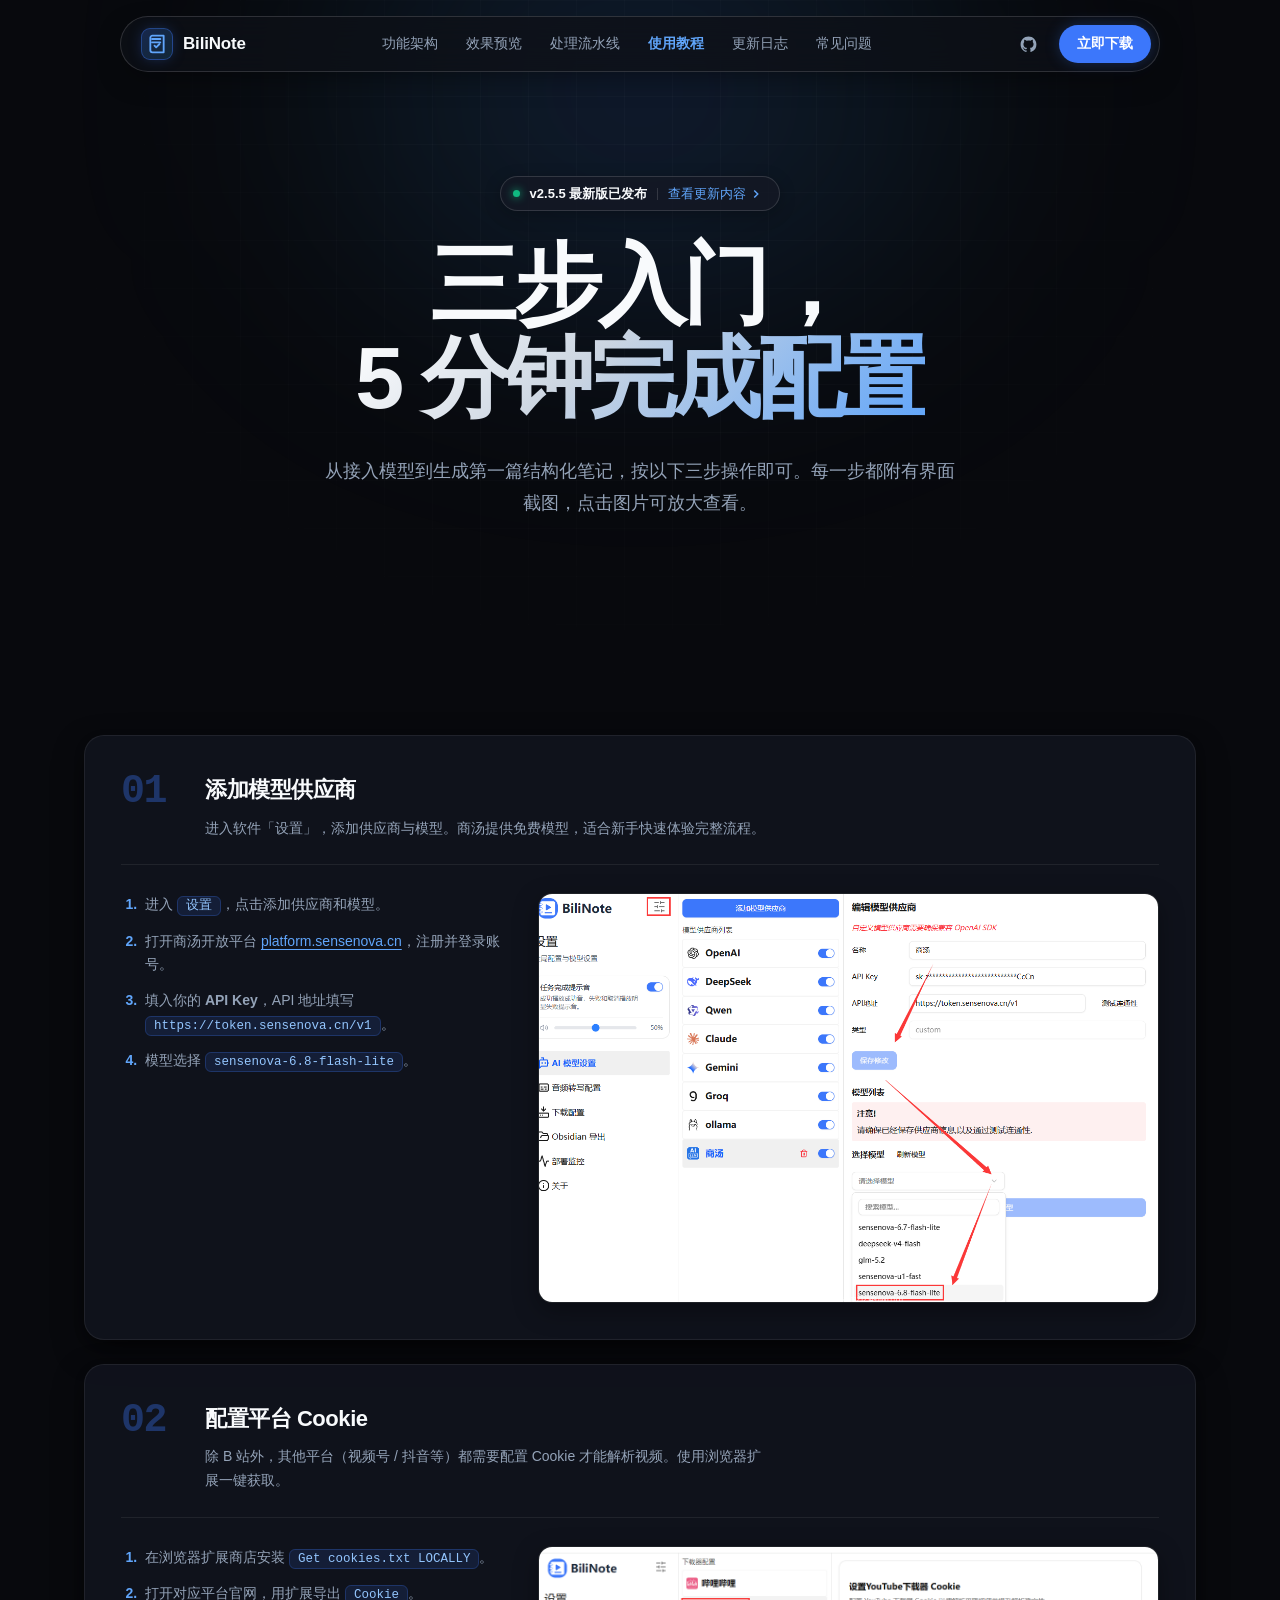
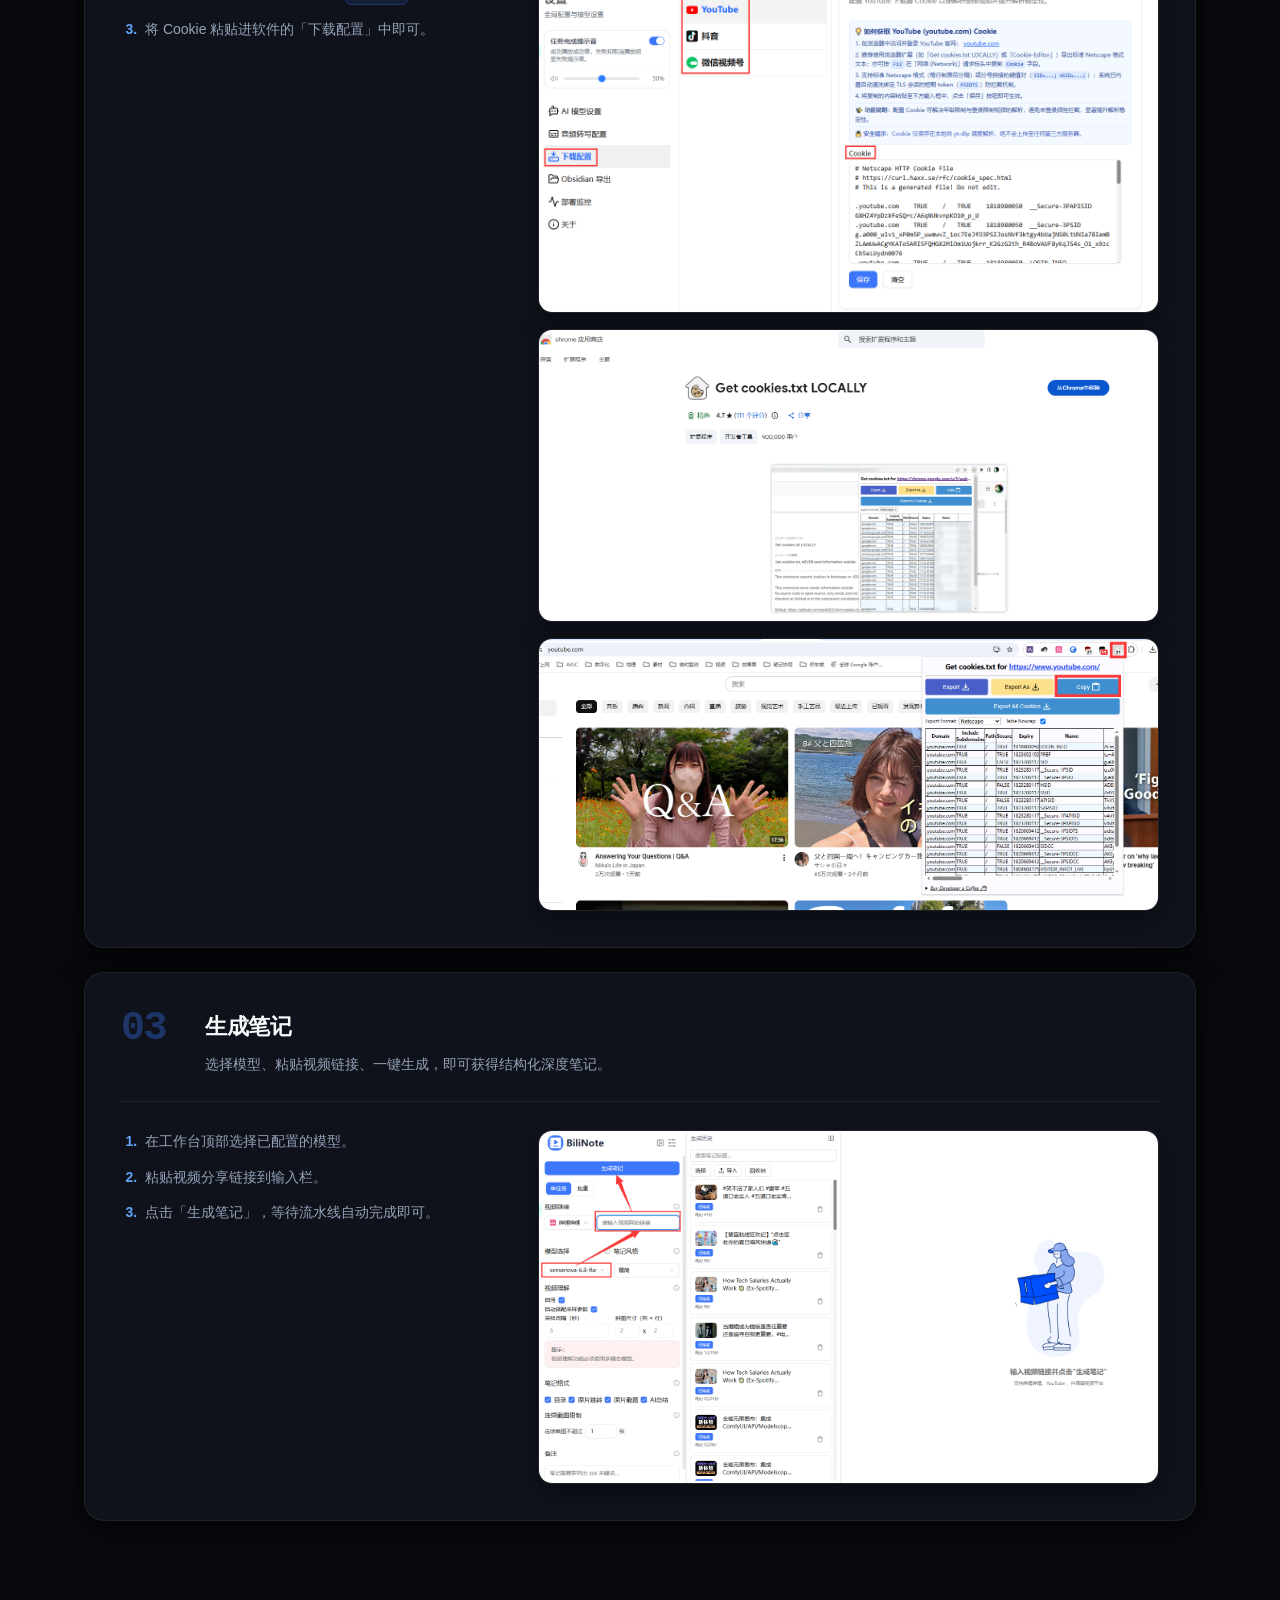
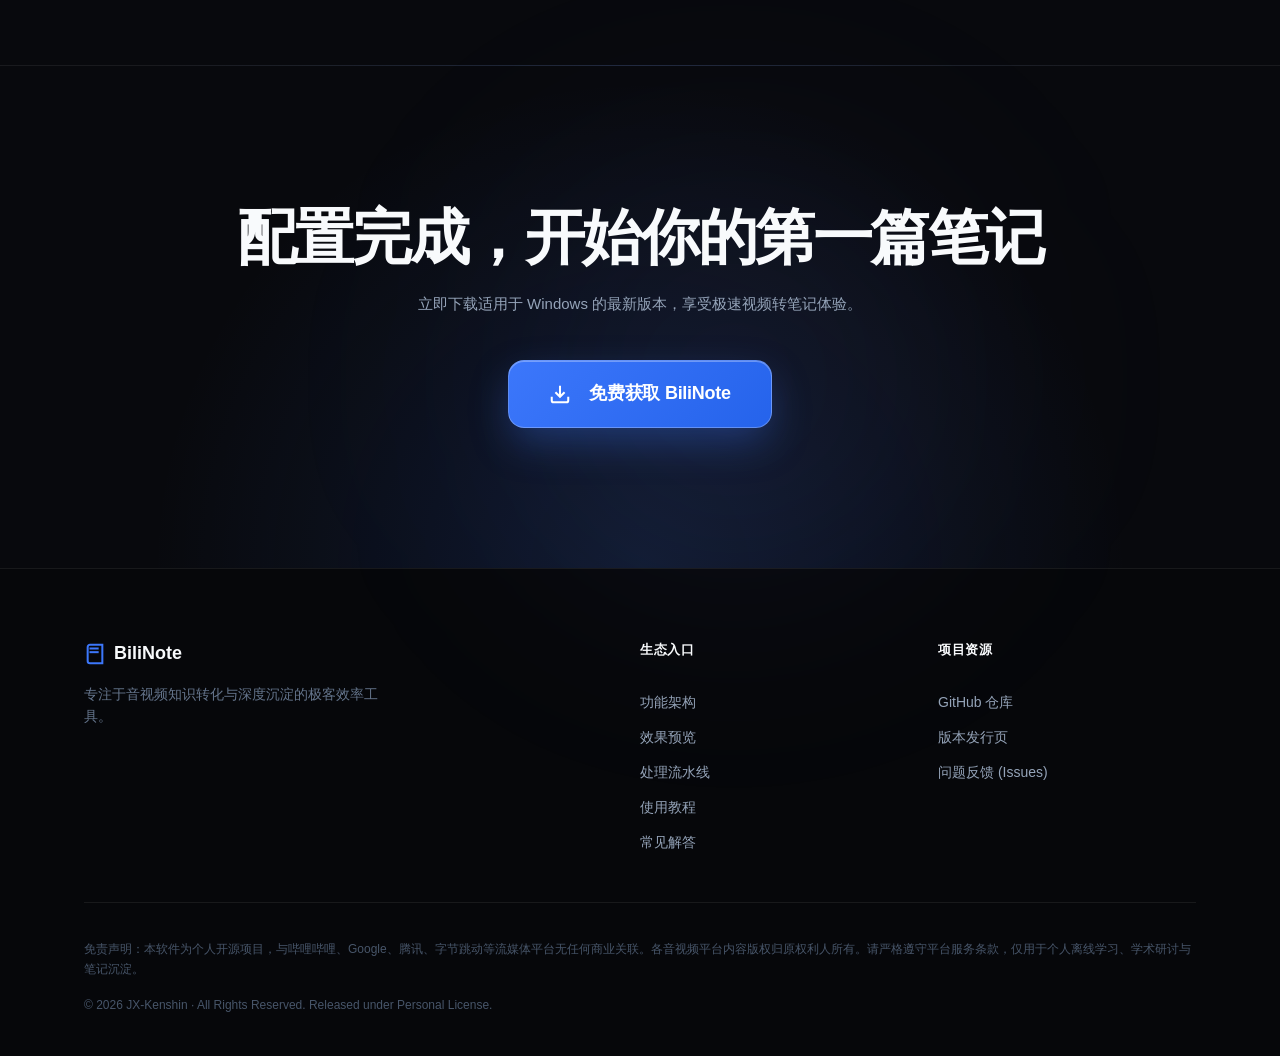
==== commit 9197cef7: "perf: drop blocked Google Fonts, use system font stack (CN network) fonts.googleapis.com/gstatic.com" ====
--- a/guide.html
+++ b/guide.html
@@ -5,9 +5,6 @@
   <meta name="viewport" content="width=device-width, initial-scale=1.0, maximum-scale=5.0">
   <title>使用教程 - BiliNote 视频一键转 AI 结构化知识笔记</title>
   <meta name="description" content="BiliNote 三步入门教程：添加模型供应商、配置平台 Cookie、生成笔记，5 分钟完成全部配置。">
-  <link rel="preconnect" href="https://fonts.googleapis.com">
-  <link rel="preconnect" href="https://fonts.gstatic.com" crossorigin>
-  <link href="https://fonts.googleapis.com/css2?family=Inter:wght@400;500;600;700;800;900&family=Noto+Sans+SC:wght@400;500;700;900&display=swap" rel="stylesheet">
   <link rel="stylesheet" href="assets/styles.css">
   <link rel="icon" href="data:image/svg+xml,%3Csvg xmlns='http://www.w3.org/2000/svg' viewBox='0 0 24 24' fill='none' stroke='%233c77fb' stroke-width='2' stroke-linecap='round' stroke-linejoin='round'%3E%3Cpath d='M4 19.5v-15A2.5 2.5 0 0 1 6.5 2H20v20H6.5a2.5 2.5 0 0 1-2.5-2.5Z'/%3E%3Cpath d='M6 6h10'/%3E%3Cpath d='M6 10h10'/%3E%3C/svg%3E">
 </head>
@@ -95,7 +92,7 @@
               <li>模型选择 <code>sensenova-6.8-flash-lite</code>。</li>
             </ol>
             <figure class="guide-figure">
-              <img src="assets/img/tutorial/step1-provider.png" alt="设置界面：添加模型供应商" loading="lazy" class="lightbox-img" data-caption="添加模型供应商">
+              <img src="assets/img/tutorial/step1-provider.png?v=20260914" alt="设置界面：添加模型供应商" loading="lazy" class="lightbox-img" data-caption="添加模型供应商">
             </figure>
           </div>
         </div>
@@ -117,13 +114,13 @@
             </ol>
             <div class="guide-figure-group">
               <figure class="guide-figure">
-                <img src="assets/img/tutorial/step2-cookie-1.png" alt="下载配置界面" loading="lazy" class="lightbox-img" data-caption="下载配置界面">
+                <img src="assets/img/tutorial/step2-cookie-1.png?v=20260914" alt="下载配置界面" loading="lazy" class="lightbox-img" data-caption="下载配置界面">
               </figure>
               <figure class="guide-figure">
-                <img src="assets/img/tutorial/step2-cookie-2.png" alt="浏览器扩展导出 Cookie" loading="lazy" class="lightbox-img" data-caption="浏览器扩展导出 Cookie">
+                <img src="assets/img/tutorial/step2-cookie-2.png?v=20260914" alt="浏览器扩展导出 Cookie" loading="lazy" class="lightbox-img" data-caption="浏览器扩展导出 Cookie">
               </figure>
               <figure class="guide-figure">
-                <img src="assets/img/tutorial/step2-cookie-3.png" alt="Cookie 粘贴进下载配置" loading="lazy" class="lightbox-img" data-caption="Cookie 粘贴进下载配置">
+                <img src="assets/img/tutorial/step2-cookie-3.png?v=20260914" alt="Cookie 粘贴进下载配置" loading="lazy" class="lightbox-img" data-caption="Cookie 粘贴进下载配置">
               </figure>
             </div>
           </div>
@@ -145,7 +142,7 @@
               <li>点击「生成笔记」，等待流水线自动完成即可。</li>
             </ol>
             <figure class="guide-figure">
-              <img src="assets/img/tutorial/step3-generate.png" alt="生成笔记界面" loading="lazy" class="lightbox-img" data-caption="生成笔记界面">
+              <img src="assets/img/tutorial/step3-generate.png?v=20260914" alt="生成笔记界面" loading="lazy" class="lightbox-img" data-caption="生成笔记界面">
             </figure>
           </div>
         </div>
--- a/assets/styles.css
+++ b/assets/styles.css
@@ -59,7 +59,7 @@
 }
 
 body {
-  font-family: 'Inter', 'Noto Sans SC', -apple-system, BlinkMacSystemFont, "Segoe UI", "PingFang SC",
+  font-family: -apple-system, BlinkMacSystemFont, "Segoe UI", "PingFang SC", "Microsoft YaHei",
     "Hiragino Sans GB", "Microsoft YaHei", sans-serif;
   background-color: var(--bg-black);
   color: var(--text-primary);
